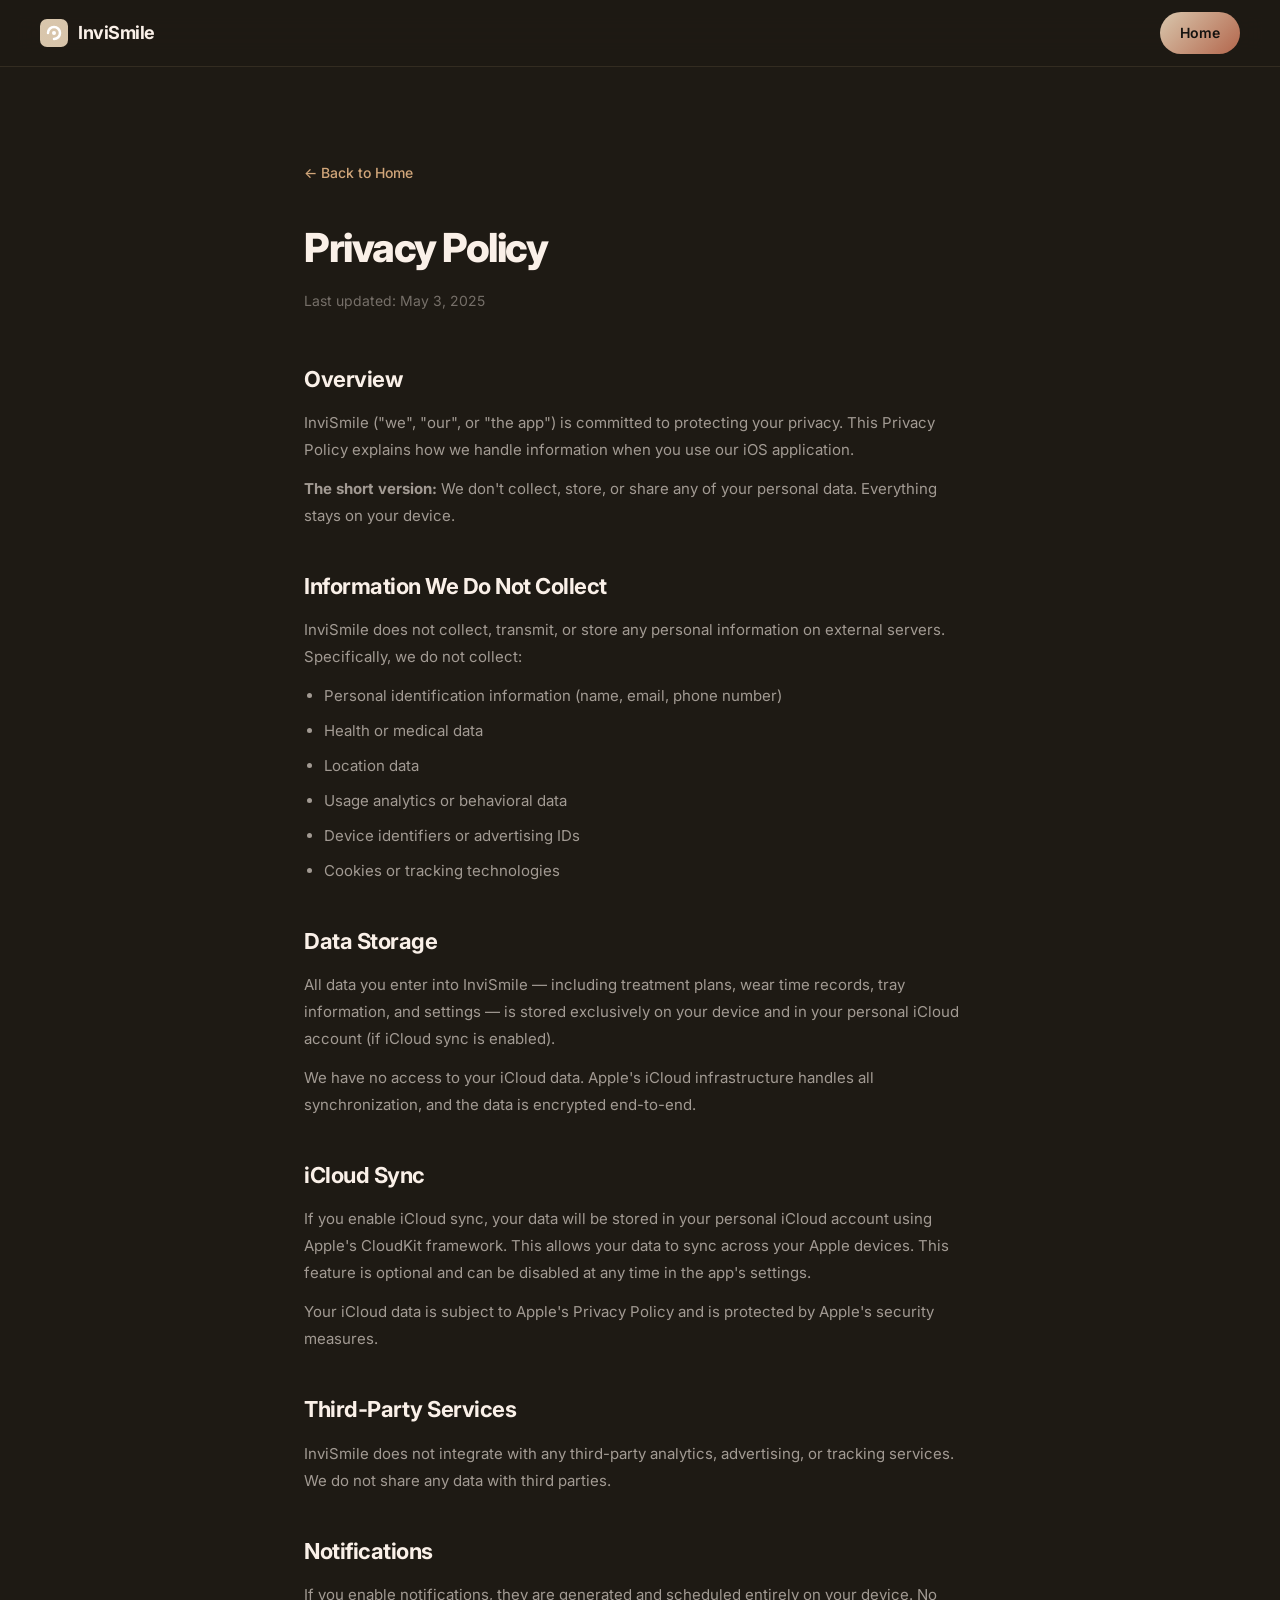
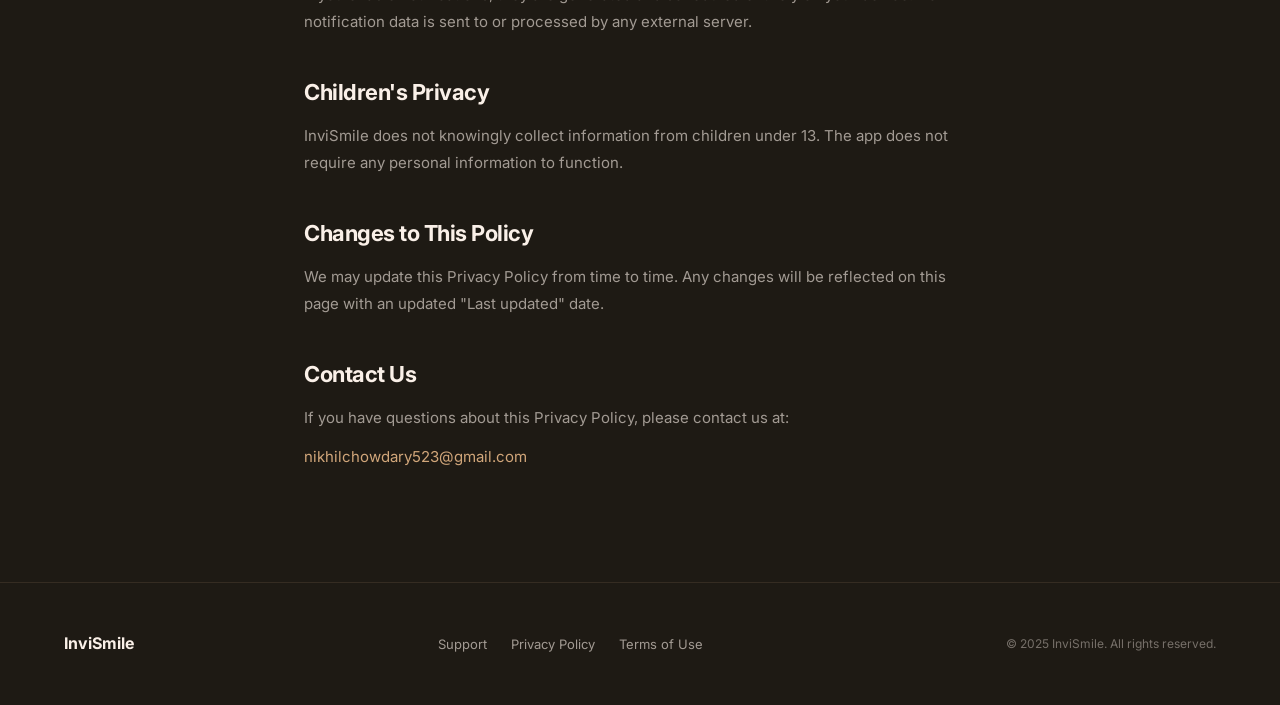
==== privacy.html @ 5ac0819f "Initial InviSmile support website" ====
<!DOCTYPE html>
<html lang="en">
<head>
    <meta charset="UTF-8">
    <meta name="viewport" content="width=device-width, initial-scale=1.0">
    <title>Privacy Policy - InviSmile</title>
    <link rel="preconnect" href="https://fonts.googleapis.com">
    <link rel="preconnect" href="https://fonts.gstatic.com" crossorigin>
    <link href="https://fonts.googleapis.com/css2?family=Inter:wght@300;400;500;600;700;800&display=swap" rel="stylesheet">
    <link rel="stylesheet" href="styles.css">
    <style>
        .legal-content {
            max-width: 720px;
            margin: 0 auto;
            padding: 160px 24px 100px;
        }
        .legal-content h1 {
            font-size: 40px;
            font-weight: 800;
            letter-spacing: -1.5px;
            margin-bottom: 8px;
        }
        .legal-content .last-updated {
            color: var(--text-tertiary);
            font-size: 14px;
            margin-bottom: 48px;
        }
        .legal-content h2 {
            font-size: 22px;
            font-weight: 700;
            margin-top: 40px;
            margin-bottom: 12px;
            letter-spacing: -0.5px;
        }
        .legal-content p, .legal-content li {
            font-size: 15px;
            color: var(--text-secondary);
            line-height: 1.8;
            margin-bottom: 12px;
        }
        .legal-content ul {
            padding-left: 20px;
            list-style: disc;
        }
        .legal-content ul li {
            margin-bottom: 8px;
        }
        .back-link {
            display: inline-flex;
            align-items: center;
            gap: 8px;
            font-size: 14px;
            font-weight: 500;
            color: var(--caramel);
            margin-bottom: 32px;
        }
    </style>
</head>
<body>
    <nav class="nav scrolled" id="nav">
        <div class="nav-inner">
            <a href="index.html" class="nav-logo">
                <svg width="28" height="28" viewBox="0 0 28 28" fill="none">
                    <rect width="28" height="28" rx="7" fill="url(#logoGrad)"/>
                    <path d="M8 14C8 10.686 10.686 8 14 8C17.314 8 20 10.686 20 14C20 17.314 17.314 20 14 20" stroke="white" stroke-width="2.5" stroke-linecap="round"/>
                    <circle cx="14" cy="14" r="2" fill="white"/>
                    <defs>
                        <linearGradient id="logoGrad" x1="0" y1="0" x2="28" y2="28">
                            <stop stop-color="#D9C7AD"/>
                            <stop offset="1" stop-color="#B3664C"/>
                        </linearGradient>
                    </defs>
                </svg>
                <span>InviSmile</span>
            </a>
            <a href="index.html" class="nav-cta">Home</a>
        </div>
    </nav>

    <div class="legal-content">
        <a href="index.html" class="back-link">&larr; Back to Home</a>
        <h1>Privacy Policy</h1>
        <p class="last-updated">Last updated: May 3, 2025</p>

        <h2>Overview</h2>
        <p>InviSmile ("we", "our", or "the app") is committed to protecting your privacy. This Privacy Policy explains how we handle information when you use our iOS application.</p>
        <p><strong>The short version:</strong> We don't collect, store, or share any of your personal data. Everything stays on your device.</p>

        <h2>Information We Do Not Collect</h2>
        <p>InviSmile does not collect, transmit, or store any personal information on external servers. Specifically, we do not collect:</p>
        <ul>
            <li>Personal identification information (name, email, phone number)</li>
            <li>Health or medical data</li>
            <li>Location data</li>
            <li>Usage analytics or behavioral data</li>
            <li>Device identifiers or advertising IDs</li>
            <li>Cookies or tracking technologies</li>
        </ul>

        <h2>Data Storage</h2>
        <p>All data you enter into InviSmile — including treatment plans, wear time records, tray information, and settings — is stored exclusively on your device and in your personal iCloud account (if iCloud sync is enabled).</p>
        <p>We have no access to your iCloud data. Apple's iCloud infrastructure handles all synchronization, and the data is encrypted end-to-end.</p>

        <h2>iCloud Sync</h2>
        <p>If you enable iCloud sync, your data will be stored in your personal iCloud account using Apple's CloudKit framework. This allows your data to sync across your Apple devices. This feature is optional and can be disabled at any time in the app's settings.</p>
        <p>Your iCloud data is subject to Apple's Privacy Policy and is protected by Apple's security measures.</p>

        <h2>Third-Party Services</h2>
        <p>InviSmile does not integrate with any third-party analytics, advertising, or tracking services. We do not share any data with third parties.</p>

        <h2>Notifications</h2>
        <p>If you enable notifications, they are generated and scheduled entirely on your device. No notification data is sent to or processed by any external server.</p>

        <h2>Children's Privacy</h2>
        <p>InviSmile does not knowingly collect information from children under 13. The app does not require any personal information to function.</p>

        <h2>Changes to This Policy</h2>
        <p>We may update this Privacy Policy from time to time. Any changes will be reflected on this page with an updated "Last updated" date.</p>

        <h2>Contact Us</h2>
        <p>If you have questions about this Privacy Policy, please contact us at:</p>
        <p><a href="mailto:nikhilchowdary523@gmail.com" style="color: var(--caramel);">nikhilchowdary523@gmail.com</a></p>
    </div>

    <footer class="footer">
        <div class="container">
            <div class="footer-inner">
                <div class="footer-brand">
                    <span>InviSmile</span>
                </div>
                <div class="footer-links">
                    <a href="index.html#support">Support</a>
                    <a href="privacy.html">Privacy Policy</a>
                    <a href="terms.html">Terms of Use</a>
                </div>
                <p class="footer-copy">&copy; 2025 InviSmile. All rights reserved.</p>
            </div>
        </div>
    </footer>
</body>
</html>
---- styles.css ----
/* ============================================
   InviSmile - Premium Support Website
   Design: Dark mocha, earth tones, glass morphism
   ============================================ */

:root {
    /* Core Palette */
    --bg-primary: #1E1A14;
    --bg-secondary: #14120F;
    --bg-card: #29241F;
    --bg-card-hover: #342E28;

    /* Text */
    --text-primary: #FAF0E8;
    --text-secondary: rgba(250, 240, 232, 0.6);
    --text-tertiary: rgba(250, 240, 232, 0.4);

    /* Accents */
    --oatmeal: #E3D9C6;
    --caramel: #D1A67A;
    --terracotta: #B3664C;
    --success: #1FD173;
    --warning: #F28F21;

    /* Gradients */
    --gradient-warm: linear-gradient(135deg, #D9C7AD, #B3664C);
    --gradient-dark: linear-gradient(180deg, #1E1A14, #14120F);
    --gradient-card: linear-gradient(145deg, rgba(41, 36, 31, 0.8), rgba(30, 26, 20, 0.6));

    /* Glass */
    --glass-bg: rgba(41, 36, 31, 0.5);
    --glass-border: rgba(180, 148, 118, 0.15);
    --glass-border-hover: rgba(180, 148, 118, 0.3);

    /* Spacing */
    --section-pad: clamp(80px, 12vw, 160px);
    --container-max: 1200px;

    /* Radius */
    --radius-sm: 12px;
    --radius-md: 20px;
    --radius-lg: 28px;
    --radius-xl: 40px;

    /* Transitions */
    --ease-out: cubic-bezier(0.16, 1, 0.3, 1);
    --ease-spring: cubic-bezier(0.34, 1.56, 0.64, 1);
}

/* ============================================
   Reset & Base
   ============================================ */
*, *::before, *::after {
    margin: 0;
    padding: 0;
    box-sizing: border-box;
}

html {
    scroll-behavior: smooth;
    -webkit-font-smoothing: antialiased;
    -moz-osx-font-smoothing: grayscale;
}

body {
    font-family: 'Inter', -apple-system, BlinkMacSystemFont, sans-serif;
    background: var(--bg-primary);
    color: var(--text-primary);
    line-height: 1.6;
    overflow-x: hidden;
}

.container {
    max-width: var(--container-max);
    margin: 0 auto;
    padding: 0 24px;
}

a {
    color: inherit;
    text-decoration: none;
}

ul {
    list-style: none;
}

/* ============================================
   Navigation
   ============================================ */
.nav {
    position: fixed;
    top: 0;
    left: 0;
    right: 0;
    z-index: 1000;
    padding: 16px 24px;
    transition: all 0.4s var(--ease-out);
}

.nav.scrolled {
    background: rgba(30, 26, 20, 0.85);
    backdrop-filter: blur(20px) saturate(180%);
    -webkit-backdrop-filter: blur(20px) saturate(180%);
    border-bottom: 1px solid var(--glass-border);
    padding: 12px 24px;
}

.nav-inner {
    max-width: var(--container-max);
    margin: 0 auto;
    display: flex;
    align-items: center;
    justify-content: space-between;
}

.nav-logo {
    display: flex;
    align-items: center;
    gap: 10px;
    font-weight: 700;
    font-size: 18px;
    letter-spacing: -0.5px;
}

.nav-links {
    display: flex;
    gap: 32px;
}

.nav-links a {
    font-size: 14px;
    font-weight: 500;
    color: var(--text-secondary);
    transition: color 0.3s;
}

.nav-links a:hover {
    color: var(--text-primary);
}

.nav-cta {
    font-size: 14px;
    font-weight: 600;
    padding: 10px 20px;
    border-radius: 100px;
    background: var(--gradient-warm);
    color: var(--bg-secondary);
    transition: transform 0.3s var(--ease-spring), opacity 0.3s;
}

.nav-cta:hover {
    transform: scale(1.05);
    opacity: 0.9;
}

/* ============================================
   Hero
   ============================================ */
.hero {
    position: relative;
    min-height: 100vh;
    display: flex;
    flex-direction: column;
    align-items: center;
    justify-content: center;
    padding: 120px 24px 80px;
    overflow: hidden;
}

.hero-bg {
    position: absolute;
    inset: 0;
    z-index: 0;
}

#particleCanvas {
    position: absolute;
    inset: 0;
    width: 100%;
    height: 100%;
    opacity: 0.4;
}

.hero-gradient {
    position: absolute;
    inset: 0;
    background: radial-gradient(ellipse at 50% 30%, rgba(209, 166, 122, 0.08) 0%, transparent 60%),
                radial-gradient(ellipse at 80% 80%, rgba(179, 102, 76, 0.05) 0%, transparent 40%);
}

.hero-content {
    position: relative;
    z-index: 1;
    text-align: center;
    max-width: 800px;
}

.hero-badge {
    display: inline-flex;
    align-items: center;
    gap: 8px;
    padding: 8px 16px;
    border-radius: 100px;
    background: var(--glass-bg);
    border: 1px solid var(--glass-border);
    font-size: 13px;
    font-weight: 500;
    color: var(--text-secondary);
    margin-bottom: 32px;
}

.badge-dot {
    width: 6px;
    height: 6px;
    border-radius: 50%;
    background: var(--success);
    animation: pulse 2s ease-in-out infinite;
}

@keyframes pulse {
    0%, 100% { opacity: 1; transform: scale(1); }
    50% { opacity: 0.5; transform: scale(0.8); }
}

.hero-title {
    font-size: clamp(48px, 8vw, 80px);
    font-weight: 800;
    line-height: 1.05;
    letter-spacing: -3px;
    margin-bottom: 24px;
}

.gradient-text {
    background: var(--gradient-warm);
    -webkit-background-clip: text;
    -webkit-text-fill-color: transparent;
    background-clip: text;
}

.hero-subtitle {
    font-size: clamp(16px, 2vw, 20px);
    color: var(--text-secondary);
    max-width: 560px;
    margin: 0 auto 40px;
    line-height: 1.6;
    font-weight: 400;
}

.hero-ctas {
    display: flex;
    gap: 16px;
    justify-content: center;
    flex-wrap: wrap;
}

.btn {
    display: inline-flex;
    align-items: center;
    gap: 10px;
    padding: 16px 28px;
    border-radius: 100px;
    font-size: 15px;
    font-weight: 600;
    transition: all 0.3s var(--ease-spring);
    cursor: pointer;
}

.btn-primary {
    background: var(--gradient-warm);
    color: var(--bg-secondary);
}

.btn-primary:hover {
    transform: translateY(-2px) scale(1.02);
    box-shadow: 0 20px 40px rgba(179, 102, 76, 0.3);
}

.btn-ghost {
    background: var(--glass-bg);
    border: 1px solid var(--glass-border);
    color: var(--text-primary);
}

.btn-ghost:hover {
    border-color: var(--glass-border-hover);
    background: var(--bg-card);
    transform: translateY(-2px);
}

/* Phone Mockup */
.hero-phone {
    position: relative;
    z-index: 1;
    margin-top: 64px;
}

.phone-frame {
    width: 280px;
    height: 560px;
    border-radius: 44px;
    background: #000;
    padding: 12px;
    box-shadow: 0 60px 120px rgba(0, 0, 0, 0.5),
                0 0 0 1px rgba(255, 255, 255, 0.1),
                inset 0 0 0 1px rgba(255, 255, 255, 0.05);
    position: relative;
}

.phone-frame::before {
    content: '';
    position: absolute;
    top: 12px;
    left: 50%;
    transform: translateX(-50%);
    width: 100px;
    height: 28px;
    background: #000;
    border-radius: 0 0 16px 16px;
    z-index: 10;
}

.phone-screen {
    width: 100%;
    height: 100%;
    border-radius: 34px;
    background: var(--bg-primary);
    overflow: hidden;
}

.phone-app {
    padding: 52px 20px 20px;
    display: flex;
    flex-direction: column;
    align-items: center;
    gap: 20px;
}

.mock-status-bar {
    display: flex;
    justify-content: space-between;
    width: 100%;
    font-size: 12px;
    font-weight: 600;
    color: var(--text-primary);
    padding: 0 4px;
}

.mock-greeting {
    font-size: 22px;
    font-weight: 700;
    letter-spacing: -0.5px;
    align-self: flex-start;
}

.mock-rings {
    position: relative;
    width: 160px;
    height: 160px;
    margin: 12px 0;
}

.ring {
    position: absolute;
    border-radius: 50%;
    border: 3px solid var(--bg-card);
}

.ring-outer {
    inset: 0;
    border-color: transparent;
    border-top-color: var(--oatmeal);
    border-right-color: var(--oatmeal);
    border-bottom-color: var(--oatmeal);
    transform: rotate(-30deg);
    animation: spinSlow 8s linear infinite;
}

.ring-mid {
    inset: 18px;
    border-color: transparent;
    border-top-color: var(--caramel);
    border-right-color: var(--caramel);
    transform: rotate(-60deg);
    animation: spinSlow 12s linear infinite reverse;
}

.ring-inner {
    inset: 36px;
    border-color: transparent;
    border-top-color: var(--terracotta);
    transform: rotate(-90deg);
    animation: spinSlow 10s linear infinite;
}

@keyframes spinSlow {
    to { transform: rotate(330deg); }
}

.ring-label {
    position: absolute;
    inset: 0;
    display: flex;
    align-items: center;
    justify-content: center;
    font-size: 28px;
    font-weight: 800;
    letter-spacing: -1px;
}

.mock-status-pill {
    display: flex;
    align-items: center;
    gap: 8px;
    padding: 8px 16px;
    border-radius: 100px;
    background: rgba(31, 209, 115, 0.12);
    font-size: 13px;
    font-weight: 600;
    color: var(--success);
}

.pill-dot {
    width: 8px;
    height: 8px;
    border-radius: 50%;
}

.pill-dot.green {
    background: var(--success);
    box-shadow: 0 0 8px rgba(31, 209, 115, 0.5);
}

.mock-stats {
    display: flex;
    gap: 16px;
    width: 100%;
    margin-top: 8px;
}

.mock-stat {
    flex: 1;
    display: flex;
    flex-direction: column;
    align-items: center;
    gap: 2px;
    padding: 12px 8px;
    border-radius: var(--radius-sm);
    background: var(--glass-bg);
    border: 1px solid var(--glass-border);
}

.stat-value {
    font-size: 15px;
    font-weight: 700;
    color: var(--oatmeal);
}

.stat-label {
    font-size: 10px;
    color: var(--text-tertiary);
    font-weight: 500;
}

/* Scroll Indicator */
.hero-scroll-indicator {
    position: absolute;
    bottom: 32px;
    left: 50%;
    transform: translateX(-50%);
}

.scroll-line {
    width: 1px;
    height: 48px;
    background: linear-gradient(to bottom, var(--caramel), transparent);
    animation: scrollPulse 2s ease-in-out infinite;
}

@keyframes scrollPulse {
    0%, 100% { opacity: 1; transform: scaleY(1); }
    50% { opacity: 0.3; transform: scaleY(0.6); }
}

/* ============================================
   Sections Shared
   ============================================ */
.section-header {
    text-align: center;
    margin-bottom: 64px;
}

.section-tag {
    display: inline-block;
    font-size: 13px;
    font-weight: 600;
    color: var(--caramel);
    text-transform: uppercase;
    letter-spacing: 2px;
    margin-bottom: 16px;
}

.section-title {
    font-size: clamp(36px, 5vw, 56px);
    font-weight: 800;
    letter-spacing: -2px;
    line-height: 1.1;
    margin-bottom: 16px;
}

.section-desc {
    font-size: 18px;
    color: var(--text-secondary);
    max-width: 560px;
    margin: 0 auto;
    line-height: 1.6;
}

/* ============================================
   Features
   ============================================ */
.features {
    padding: var(--section-pad) 0;
    position: relative;
}

.features::before {
    content: '';
    position: absolute;
    top: 0;
    left: 50%;
    transform: translateX(-50%);
    width: 600px;
    height: 600px;
    border-radius: 50%;
    background: radial-gradient(circle, rgba(209, 166, 122, 0.04) 0%, transparent 70%);
    pointer-events: none;
}

.features-grid {
    display: grid;
    grid-template-columns: repeat(3, 1fr);
    gap: 20px;
}

.feature-card {
    padding: 32px;
    border-radius: var(--radius-lg);
    background: var(--gradient-card);
    border: 1px solid var(--glass-border);
    transition: all 0.4s var(--ease-out);
    position: relative;
    overflow: hidden;
}

.feature-card::before {
    content: '';
    position: absolute;
    inset: 0;
    border-radius: inherit;
    background: radial-gradient(circle at 50% 0%, rgba(209, 166, 122, 0.06) 0%, transparent 60%);
    opacity: 0;
    transition: opacity 0.4s;
}

.feature-card:hover {
    border-color: var(--glass-border-hover);
    transform: translateY(-4px);
    box-shadow: 0 20px 60px rgba(0, 0, 0, 0.3);
}

.feature-card:hover::before {
    opacity: 1;
}

.feature-large {
    grid-column: span 3;
    display: grid;
    grid-template-columns: 1fr 1fr;
    gap: 40px;
    align-items: center;
    padding: 48px;
}

.feature-icon {
    width: 56px;
    height: 56px;
    border-radius: 16px;
    background: rgba(209, 166, 122, 0.1);
    display: flex;
    align-items: center;
    justify-content: center;
    color: var(--caramel);
    margin-bottom: 20px;
}

.feature-card h3 {
    font-size: 20px;
    font-weight: 700;
    margin-bottom: 8px;
    letter-spacing: -0.5px;
}

.feature-card p {
    font-size: 15px;
    color: var(--text-secondary);
    line-height: 1.6;
}

/* Rings Demo */
.rings-demo {
    display: flex;
    flex-direction: column;
    align-items: center;
    gap: 16px;
}

.rings-svg {
    width: 200px;
    height: 200px;
}

.ring-track {
    fill: none;
    stroke: rgba(180, 148, 118, 0.1);
    stroke-width: 10;
}

.ring-progress {
    fill: none;
    stroke-width: 10;
    stroke-linecap: round;
    stroke-dasharray: calc(2 * 3.14159 * var(--r, 85));
    stroke-dashoffset: calc(2 * 3.14159 * var(--r, 85) * (1 - var(--progress)));
    transform: rotate(-90deg);
    transform-origin: center;
    transition: stroke-dashoffset 1.5s var(--ease-out);
}

.ring-wear {
    stroke: var(--oatmeal);
    --r: 85;
}

.ring-streak {
    stroke: var(--caramel);
    --r: 68;
}

.ring-life {
    stroke: var(--terracotta);
    --r: 51;
}

.rings-labels {
    display: flex;
    gap: 16px;
}

.ring-label-item {
    font-size: 12px;
    font-weight: 600;
    padding: 4px 12px;
    border-radius: 100px;
}

.ring-label-item.wear {
    background: rgba(227, 217, 198, 0.15);
    color: var(--oatmeal);
}

.ring-label-item.streak {
    background: rgba(209, 166, 122, 0.15);
    color: var(--caramel);
}

.ring-label-item.life {
    background: rgba(179, 102, 76, 0.15);
    color: var(--terracotta);
}

/* ============================================
   Experience
   ============================================ */
.experience {
    padding: var(--section-pad) 0;
}

.experience-showcase {
    display: flex;
    flex-direction: column;
    gap: 100px;
}

.showcase-item {
    display: grid;
    grid-template-columns: 1fr 1fr;
    gap: 60px;
    align-items: center;
}

.showcase-item.reverse {
    direction: rtl;
}

.showcase-item.reverse > * {
    direction: ltr;
}

.glass-card {
    border-radius: var(--radius-lg);
    background: var(--gradient-card);
    border: 1px solid var(--glass-border);
    padding: 3px;
    box-shadow: 0 40px 80px rgba(0, 0, 0, 0.3);
}

.glass-inner {
    border-radius: calc(var(--radius-lg) - 3px);
    background: var(--bg-card);
    padding: 40px;
    display: flex;
    justify-content: center;
}

/* Timer Demo */
.timer-demo {
    display: flex;
    flex-direction: column;
    align-items: center;
    gap: 16px;
}

.timer-ring-outer {
    position: relative;
    width: 120px;
    height: 120px;
}

.timer-ring-outer svg {
    width: 100%;
    height: 100%;
}

.timer-track {
    fill: none;
    stroke: rgba(242, 143, 33, 0.15);
    stroke-width: 6;
}

.timer-progress {
    fill: none;
    stroke: var(--warning);
    stroke-width: 6;
    stroke-linecap: round;
    stroke-dasharray: 327;
    stroke-dashoffset: 245;
    transform: rotate(-90deg);
    transform-origin: center;
    animation: timerSpin 10s linear infinite;
}

@keyframes timerSpin {
    to { stroke-dashoffset: 0; }
}

.timer-time {
    position: absolute;
    inset: 0;
    display: flex;
    align-items: center;
    justify-content: center;
    font-size: 24px;
    font-weight: 800;
    font-variant-numeric: tabular-nums;
    letter-spacing: -1px;
}

.timer-label {
    font-size: 13px;
    color: var(--text-secondary);
    font-weight: 500;
}

.timer-pills {
    display: flex;
    gap: 8px;
}

.timer-pill {
    padding: 6px 12px;
    border-radius: 100px;
    font-size: 12px;
    font-weight: 600;
    background: var(--glass-bg);
    border: 1px solid var(--glass-border);
    color: var(--text-secondary);
}

.timer-pill.active {
    background: rgba(242, 143, 33, 0.15);
    border-color: rgba(242, 143, 33, 0.3);
    color: var(--warning);
}

/* Streak Demo */
.streak-demo {
    display: flex;
    flex-direction: column;
    align-items: center;
    gap: 12px;
}

.streak-number {
    font-size: 64px;
    font-weight: 900;
    letter-spacing: -3px;
    background: var(--gradient-warm);
    -webkit-background-clip: text;
    -webkit-text-fill-color: transparent;
    background-clip: text;
}

.streak-label {
    font-size: 16px;
    color: var(--text-secondary);
    font-weight: 500;
}

.streak-dots {
    display: flex;
    gap: 8px;
    margin-top: 8px;
}

.dot {
    width: 10px;
    height: 10px;
    border-radius: 50%;
    background: var(--bg-primary);
    border: 2px solid var(--glass-border);
}

.dot.filled {
    background: var(--caramel);
    border-color: var(--caramel);
}

.streak-bar {
    width: 100%;
    height: 6px;
    border-radius: 3px;
    background: rgba(180, 148, 118, 0.1);
    margin-top: 8px;
    overflow: hidden;
}

.streak-fill {
    height: 100%;
    width: 75%;
    border-radius: 3px;
    background: var(--gradient-warm);
    animation: fillGrow 2s var(--ease-out) infinite alternate;
}

@keyframes fillGrow {
    from { width: 60%; }
    to { width: 80%; }
}

.showcase-text h3 {
    font-size: 28px;
    font-weight: 800;
    letter-spacing: -1px;
    margin-bottom: 12px;
}

.showcase-text p {
    font-size: 16px;
    color: var(--text-secondary);
    line-height: 1.7;
}

/* ============================================
   Ecosystem
   ============================================ */
.ecosystem {
    padding: var(--section-pad) 0;
}

.ecosystem-grid {
    display: grid;
    grid-template-columns: repeat(3, 1fr);
    gap: 20px;
}

.eco-card {
    padding: 32px;
    border-radius: var(--radius-lg);
    background: var(--gradient-card);
    border: 1px solid var(--glass-border);
    text-align: center;
    transition: all 0.4s var(--ease-out);
}

.eco-card:hover {
    transform: translateY(-4px);
    border-color: var(--glass-border-hover);
    box-shadow: 0 20px 60px rgba(0, 0, 0, 0.3);
}

.eco-visual {
    margin-bottom: 24px;
    display: flex;
    justify-content: center;
}

.eco-card h3 {
    font-size: 18px;
    font-weight: 700;
    margin-bottom: 8px;
}

.eco-card p {
    font-size: 14px;
    color: var(--text-secondary);
    line-height: 1.6;
}

/* Watch Mock */
.watch-frame {
    width: 120px;
    height: 140px;
    border-radius: 32px;
    background: #000;
    padding: 8px;
    box-shadow: 0 20px 40px rgba(0, 0, 0, 0.4), inset 0 0 0 1px rgba(255, 255, 255, 0.1);
}

.watch-screen {
    width: 100%;
    height: 100%;
    border-radius: 26px;
    background: var(--bg-primary);
    display: flex;
    flex-direction: column;
    align-items: center;
    justify-content: center;
    gap: 8px;
    padding: 12px;
}

.watch-time {
    font-size: 18px;
    font-weight: 800;
    letter-spacing: -0.5px;
}

.watch-rings-mini {
    position: relative;
    width: 48px;
    height: 48px;
}

.wr {
    position: absolute;
    border-radius: 50%;
    border: 3px solid transparent;
}

.wr-outer {
    inset: 0;
    border-top-color: var(--oatmeal);
    border-right-color: var(--oatmeal);
    border-bottom-color: var(--oatmeal);
    animation: spinSlow 6s linear infinite;
}

.wr-mid {
    inset: 8px;
    border-top-color: var(--caramel);
    border-right-color: var(--caramel);
    animation: spinSlow 8s linear infinite reverse;
}

.wr-inner {
    inset: 16px;
    border-top-color: var(--terracotta);
    animation: spinSlow 10s linear infinite;
}

.watch-status {
    font-size: 9px;
    color: var(--text-secondary);
    font-weight: 500;
}

/* Widget Mock */
.widget-stack {
    display: flex;
    flex-direction: column;
    gap: 12px;
    align-items: center;
}

.widget {
    border-radius: var(--radius-md);
    background: var(--bg-card);
    border: 1px solid var(--glass-border);
}

.widget-sm {
    width: 64px;
    height: 64px;
    display: flex;
    flex-direction: column;
    align-items: center;
    justify-content: center;
    gap: 4px;
    font-size: 14px;
    font-weight: 700;
    color: var(--oatmeal);
}

.widget-ring-small {
    width: 28px;
    height: 28px;
    border-radius: 50%;
    border: 3px solid var(--oatmeal);
    border-bottom-color: transparent;
}

.widget-md {
    width: 160px;
    padding: 16px;
}

.widget-content {
    display: flex;
    flex-direction: column;
    gap: 6px;
}

.widget-title {
    font-size: 12px;
    font-weight: 600;
    color: var(--text-primary);
}

.widget-bar {
    height: 4px;
    border-radius: 2px;
    background: rgba(180, 148, 118, 0.15);
    overflow: hidden;
}

.widget-bar-fill {
    height: 100%;
    width: 36%;
    border-radius: 2px;
    background: var(--gradient-warm);
}

.widget-sub {
    font-size: 10px;
    color: var(--text-tertiary);
}

/* Live Activity Mock */
.live-activity {
    width: 260px;
    padding: 12px 16px;
    border-radius: 20px;
    background: rgba(0, 0, 0, 0.8);
    border: 1px solid rgba(255, 255, 255, 0.1);
    display: flex;
    align-items: center;
    justify-content: space-between;
}

.la-left {
    display: flex;
    align-items: center;
    gap: 10px;
}

.la-icon {
    width: 32px;
    height: 32px;
    border-radius: 8px;
    background: rgba(242, 143, 33, 0.2);
    border: 1px solid rgba(242, 143, 33, 0.3);
}

.la-text {
    display: flex;
    flex-direction: column;
}

.la-title {
    font-size: 12px;
    font-weight: 600;
    color: white;
}

.la-sub {
    font-size: 10px;
    color: rgba(255, 255, 255, 0.5);
}

.la-timer {
    font-size: 18px;
    font-weight: 800;
    color: var(--warning);
    font-variant-numeric: tabular-nums;
}

/* ============================================
   Privacy
   ============================================ */
.privacy {
    padding: var(--section-pad) 0;
}

.privacy-card {
    text-align: center;
    padding: 64px 48px;
    border-radius: var(--radius-xl);
    background: var(--gradient-card);
    border: 1px solid var(--glass-border);
    max-width: 700px;
    margin: 0 auto;
}

.privacy-icon {
    color: var(--success);
    margin-bottom: 24px;
}

.privacy-card h2 {
    font-size: 32px;
    font-weight: 800;
    letter-spacing: -1px;
    margin-bottom: 16px;
}

.privacy-card p {
    font-size: 16px;
    color: var(--text-secondary);
    line-height: 1.7;
}

/* ============================================
   Download
   ============================================ */
.download {
    padding: var(--section-pad) 0;
    text-align: center;
}

.download-title {
    font-size: clamp(40px, 6vw, 64px);
    font-weight: 800;
    letter-spacing: -2px;
    line-height: 1.1;
    margin-bottom: 16px;
}

.download-desc {
    font-size: 18px;
    color: var(--text-secondary);
    margin-bottom: 40px;
}

.app-store-badge {
    display: inline-flex;
    align-items: center;
    gap: 12px;
    padding: 14px 28px;
    border-radius: 14px;
    background: white;
    color: black;
    font-weight: 600;
    transition: all 0.3s var(--ease-spring);
}

.app-store-badge:hover {
    transform: scale(1.05);
    box-shadow: 0 20px 40px rgba(255, 255, 255, 0.1);
}

.app-store-badge div {
    display: flex;
    flex-direction: column;
    align-items: flex-start;
}

.badge-small {
    font-size: 10px;
    font-weight: 400;
    line-height: 1;
}

.badge-large {
    font-size: 18px;
    font-weight: 600;
    line-height: 1.2;
}

/* ============================================
   Support
   ============================================ */
.support {
    padding: var(--section-pad) 0;
}

.support-grid {
    display: grid;
    grid-template-columns: 1fr 1.5fr 1fr;
    gap: 20px;
}

.support-card {
    padding: 32px;
    border-radius: var(--radius-lg);
    background: var(--gradient-card);
    border: 1px solid var(--glass-border);
}

.support-card h3 {
    font-size: 18px;
    font-weight: 700;
    margin-bottom: 16px;
    letter-spacing: -0.3px;
}

.support-card ul li {
    font-size: 14px;
    color: var(--text-secondary);
    padding: 8px 0;
    border-bottom: 1px solid var(--glass-border);
    padding-left: 16px;
    position: relative;
}

.support-card ul li::before {
    content: '';
    position: absolute;
    left: 0;
    top: 50%;
    transform: translateY(-50%);
    width: 6px;
    height: 6px;
    border-radius: 50%;
    background: var(--caramel);
}

.support-card ul li:last-child {
    border-bottom: none;
}

.support-card details {
    border-bottom: 1px solid var(--glass-border);
    padding: 12px 0;
}

.support-card details:last-of-type {
    border-bottom: none;
}

.support-card details summary {
    font-size: 14px;
    font-weight: 600;
    cursor: pointer;
    color: var(--text-primary);
    transition: color 0.3s;
    list-style: none;
    display: flex;
    align-items: center;
    justify-content: space-between;
}

.support-card details summary::-webkit-details-marker {
    display: none;
}

.support-card details summary::after {
    content: '+';
    font-size: 18px;
    color: var(--caramel);
    transition: transform 0.3s;
}

.support-card details[open] summary::after {
    transform: rotate(45deg);
}

.support-card details p {
    font-size: 14px;
    color: var(--text-secondary);
    line-height: 1.6;
    margin-top: 8px;
    padding-right: 24px;
}

.support-email {
    display: inline-flex;
    align-items: center;
    gap: 10px;
    margin-top: 12px;
    padding: 12px 20px;
    border-radius: 12px;
    background: rgba(209, 166, 122, 0.1);
    border: 1px solid rgba(209, 166, 122, 0.2);
    font-size: 14px;
    font-weight: 500;
    color: var(--caramel);
    transition: all 0.3s;
}

.support-email:hover {
    background: rgba(209, 166, 122, 0.15);
    border-color: rgba(209, 166, 122, 0.3);
}

.support-note {
    font-size: 12px;
    color: var(--text-tertiary);
    margin-top: 12px;
}

/* ============================================
   Footer
   ============================================ */
.footer {
    padding: 48px 0;
    border-top: 1px solid var(--glass-border);
}

.footer-inner {
    display: flex;
    align-items: center;
    justify-content: space-between;
    flex-wrap: wrap;
    gap: 16px;
}

.footer-brand {
    display: flex;
    align-items: center;
    gap: 8px;
    font-weight: 700;
    font-size: 16px;
}

.footer-links {
    display: flex;
    gap: 24px;
}

.footer-links a {
    font-size: 13px;
    color: var(--text-secondary);
    transition: color 0.3s;
}

.footer-links a:hover {
    color: var(--text-primary);
}

.footer-copy {
    font-size: 12px;
    color: var(--text-tertiary);
}

/* ============================================
   Animations
   ============================================ */
[data-animate] {
    opacity: 0;
    transform: translateY(30px);
    transition: opacity 0.8s var(--ease-out), transform 0.8s var(--ease-out);
}

[data-animate].visible {
    opacity: 1;
    transform: translateY(0);
}

/* ============================================
   Responsive
   ============================================ */
@media (max-width: 1024px) {
    .features-grid {
        grid-template-columns: repeat(2, 1fr);
    }

    .feature-large {
        grid-column: span 2;
    }

    .ecosystem-grid {
        grid-template-columns: 1fr;
        max-width: 400px;
        margin: 0 auto;
    }

    .support-grid {
        grid-template-columns: 1fr;
    }
}

@media (max-width: 768px) {
    .nav-links {
        display: none;
    }

    .hero-title {
        letter-spacing: -2px;
    }

    .features-grid {
        grid-template-columns: 1fr;
    }

    .feature-large {
        grid-column: span 1;
        grid-template-columns: 1fr;
        padding: 32px;
    }

    .showcase-item,
    .showcase-item.reverse {
        grid-template-columns: 1fr;
        direction: ltr;
    }

    .phone-frame {
        width: 240px;
        height: 480px;
    }
}

@media (max-width: 480px) {
    .hero-ctas {
        flex-direction: column;
        align-items: center;
    }

    .btn {
        width: 100%;
        justify-content: center;
        max-width: 300px;
    }
}
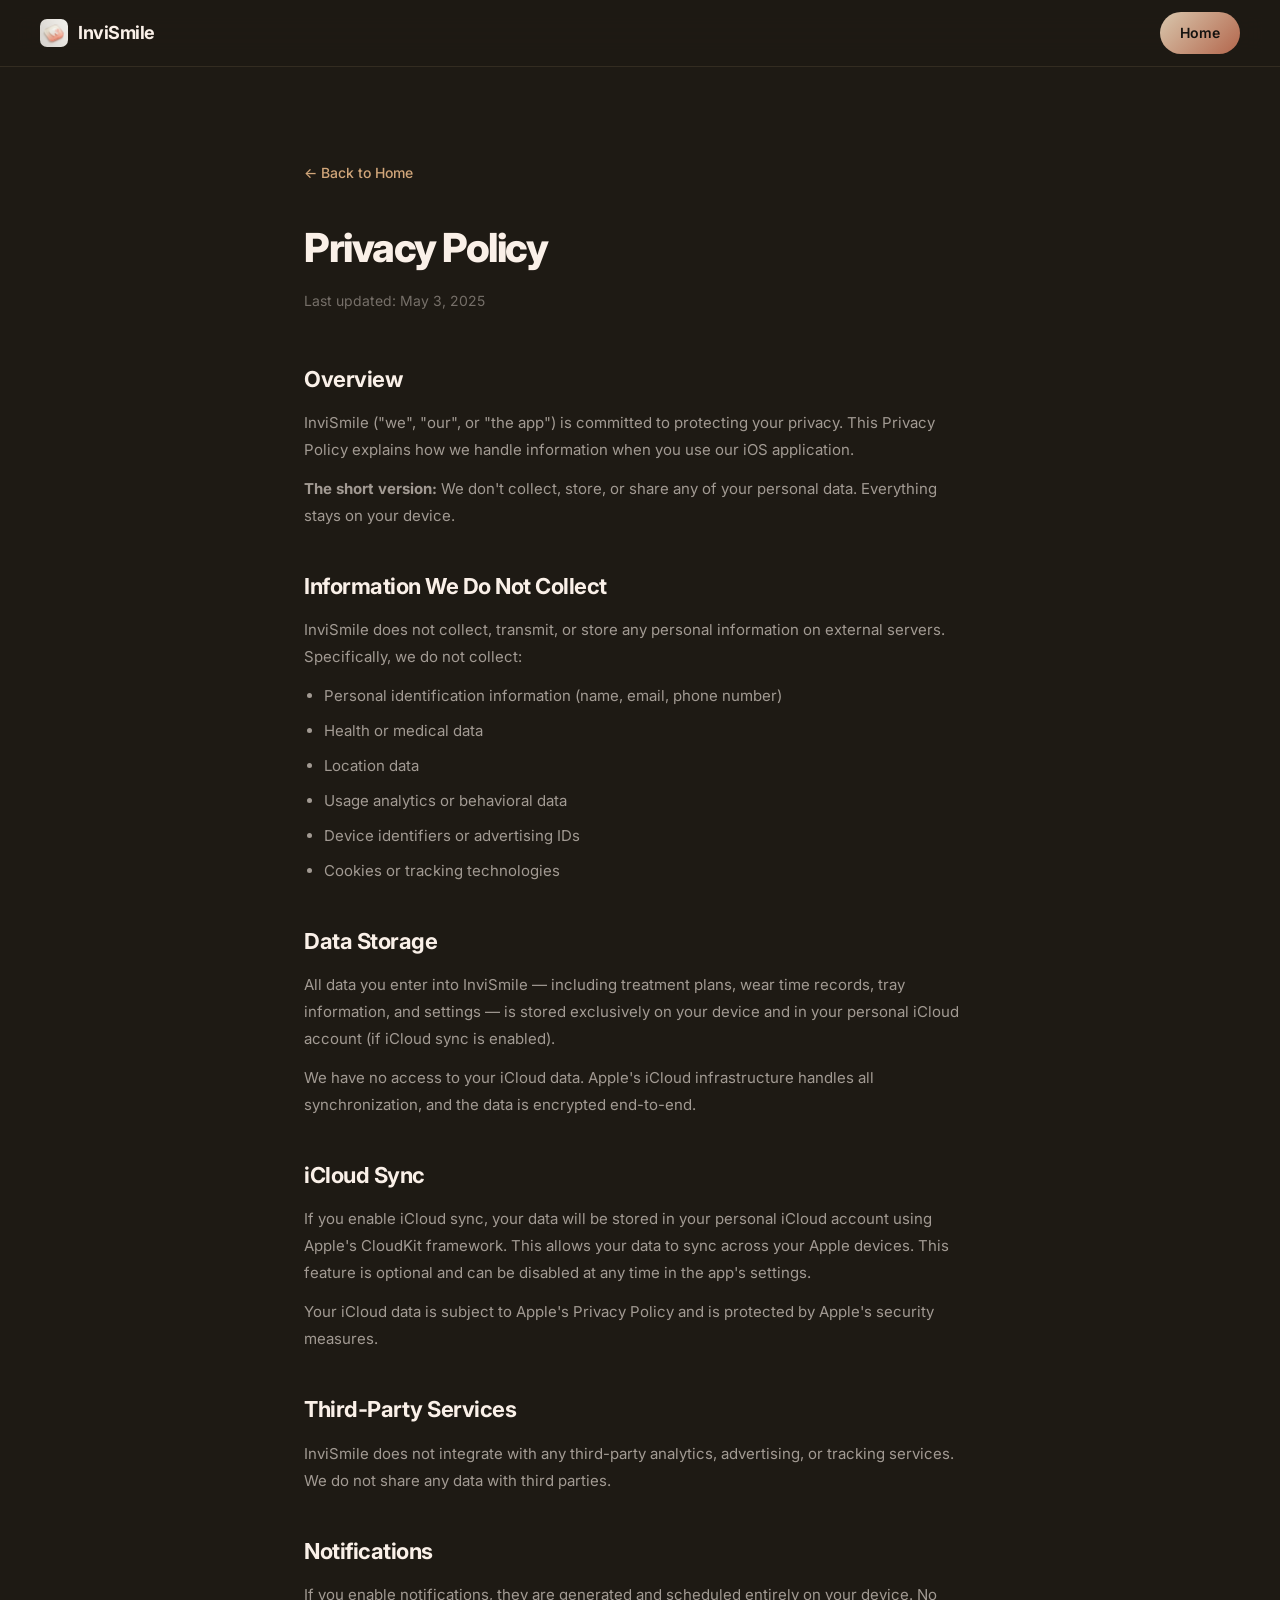
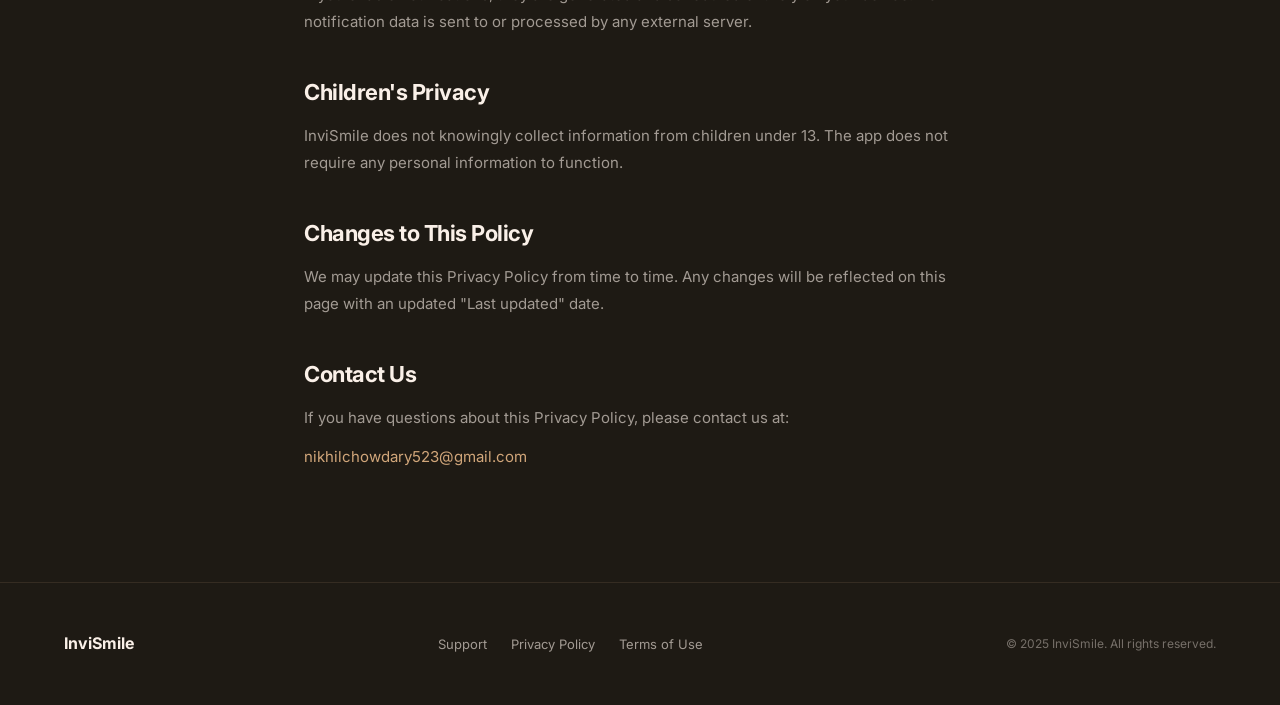
==== commit 08b62953: "Use real app icon everywhere instead of SVG placeholder" ====
--- a/privacy.html
+++ b/privacy.html
@@ -60,17 +60,7 @@
     <nav class="nav scrolled" id="nav">
         <div class="nav-inner">
             <a href="index.html" class="nav-logo">
-                <svg width="28" height="28" viewBox="0 0 28 28" fill="none">
-                    <rect width="28" height="28" rx="7" fill="url(#logoGrad)"/>
-                    <path d="M8 14C8 10.686 10.686 8 14 8C17.314 8 20 10.686 20 14C20 17.314 17.314 20 14 20" stroke="white" stroke-width="2.5" stroke-linecap="round"/>
-                    <circle cx="14" cy="14" r="2" fill="white"/>
-                    <defs>
-                        <linearGradient id="logoGrad" x1="0" y1="0" x2="28" y2="28">
-                            <stop stop-color="#D9C7AD"/>
-                            <stop offset="1" stop-color="#B3664C"/>
-                        </linearGradient>
-                    </defs>
-                </svg>
+                <img src="app-icon.png" alt="InviSmile" width="28" height="28" style="border-radius:7px;">
                 <span>InviSmile</span>
             </a>
             <a href="index.html" class="nav-cta">Home</a>
--- a/styles.css
+++ b/styles.css
@@ -884,235 +884,171 @@
 /* ============================================
    Ecosystem
    ============================================ */
-.ecosystem {
-    padding: var(--section-pad) 0;
-}
-
-.ecosystem-grid {
-    display: grid;
-    grid-template-columns: repeat(3, 1fr);
-    gap: 20px;
-}
-
-.eco-card {
-    padding: 32px;
-    border-radius: var(--radius-lg);
-    background: var(--gradient-card);
-    border: 1px solid var(--glass-border);
-    text-align: center;
-    transition: all 0.4s var(--ease-out);
-}
-
-.eco-card:hover {
-    transform: translateY(-4px);
-    border-color: var(--glass-border-hover);
-    box-shadow: 0 20px 60px rgba(0, 0, 0, 0.3);
-}
-
-.eco-visual {
-    margin-bottom: 24px;
-    display: flex;
-    justify-content: center;
-}
-
-.eco-card h3 {
-    font-size: 18px;
-    font-weight: 700;
-    margin-bottom: 8px;
-}
-
-.eco-card p {
-    font-size: 14px;
-    color: var(--text-secondary);
-    line-height: 1.6;
-}
-
-/* Watch Mock */
-.watch-frame {
-    width: 120px;
-    height: 140px;
-    border-radius: 32px;
-    background: #000;
-    padding: 8px;
-    box-shadow: 0 20px 40px rgba(0, 0, 0, 0.4), inset 0 0 0 1px rgba(255, 255, 255, 0.1);
-}
-
-.watch-screen {
-    width: 100%;
-    height: 100%;
-    border-radius: 26px;
-    background: var(--bg-primary);
-    display: flex;
-    flex-direction: column;
-    align-items: center;
-    justify-content: center;
-    gap: 8px;
-    padding: 12px;
-}
-
-.watch-time {
-    font-size: 18px;
-    font-weight: 800;
-    letter-spacing: -0.5px;
-}
-
-.watch-rings-mini {
-    position: relative;
-    width: 48px;
-    height: 48px;
-}
-
-.wr {
-    position: absolute;
-    border-radius: 50%;
-    border: 3px solid transparent;
-}
-
-.wr-outer {
-    inset: 0;
-    border-top-color: var(--oatmeal);
-    border-right-color: var(--oatmeal);
-    border-bottom-color: var(--oatmeal);
-    animation: spinSlow 6s linear infinite;
-}
-
-.wr-mid {
-    inset: 8px;
-    border-top-color: var(--caramel);
-    border-right-color: var(--caramel);
-    animation: spinSlow 8s linear infinite reverse;
-}
-
-.wr-inner {
-    inset: 16px;
-    border-top-color: var(--terracotta);
-    animation: spinSlow 10s linear infinite;
-}
-
-.watch-status {
-    font-size: 9px;
-    color: var(--text-secondary);
-    font-weight: 500;
-}
-
-/* Widget Mock */
-.widget-stack {
-    display: flex;
-    flex-direction: column;
-    gap: 12px;
-    align-items: center;
-}
-
-.widget {
-    border-radius: var(--radius-md);
+.ecosystem { padding: var(--section-pad) 0; }
+
+.eco-section {
+    display: grid; grid-template-columns: 1fr 1fr; gap: 64px; align-items: center;
+    margin-bottom: 100px;
+}
+.eco-section:last-child { margin-bottom: 0; }
+.eco-section.reverse { direction: rtl; }
+.eco-section.reverse > * { direction: ltr; }
+
+.eco-text h3 { font-size: 28px; font-weight: 800; letter-spacing: -1px; margin-bottom: 12px; }
+.eco-text p { font-size: 16px; color: var(--text-secondary); line-height: 1.7; }
+.eco-devices { display: flex; justify-content: center; gap: 28px; flex-wrap: wrap; align-items: center; }
+
+/* ---- Watch Device ---- */
+.watch-device { position: relative; display: flex; flex-direction: column; align-items: center; }
+.watch-band-top, .watch-band-bottom {
+    width: 68px; height: 36px;
+    background: linear-gradient(180deg, #2A2520, #332D27);
+    border-left: 1px solid rgba(255,255,255,0.04);
+    border-right: 1px solid rgba(255,255,255,0.04);
+}
+.watch-band-top { border-radius: 4px 4px 0 0; }
+.watch-band-bottom { border-radius: 0 0 4px 4px; }
+.watch-body {
+    width: 170px; height: 206px; border-radius: 42px;
     background: var(--bg-card);
     border: 1px solid var(--glass-border);
-}
-
-.widget-sm {
-    width: 64px;
-    height: 64px;
-    display: flex;
-    flex-direction: column;
-    align-items: center;
-    justify-content: center;
-    gap: 4px;
-    font-size: 14px;
-    font-weight: 700;
-    color: var(--oatmeal);
-}
-
-.widget-ring-small {
-    width: 28px;
-    height: 28px;
-    border-radius: 50%;
-    border: 3px solid var(--oatmeal);
-    border-bottom-color: transparent;
-}
-
-.widget-md {
-    width: 160px;
-    padding: 16px;
-}
-
-.widget-content {
-    display: flex;
-    flex-direction: column;
-    gap: 6px;
-}
-
-.widget-title {
-    font-size: 12px;
-    font-weight: 600;
-    color: var(--text-primary);
-}
-
-.widget-bar {
-    height: 4px;
-    border-radius: 2px;
-    background: rgba(180, 148, 118, 0.15);
-    overflow: hidden;
-}
-
-.widget-bar-fill {
-    height: 100%;
-    width: 36%;
-    border-radius: 2px;
-    background: var(--gradient-warm);
-}
-
-.widget-sub {
-    font-size: 10px;
-    color: var(--text-tertiary);
-}
-
-/* Live Activity Mock */
-.live-activity {
-    width: 260px;
-    padding: 12px 16px;
-    border-radius: 20px;
-    background: rgba(0, 0, 0, 0.8);
-    border: 1px solid rgba(255, 255, 255, 0.1);
-    display: flex;
-    align-items: center;
+    padding: 12px; position: relative;
+    box-shadow: 0 20px 50px rgba(0,0,0,0.4), 0 4px 12px rgba(0,0,0,0.2);
+}
+.watch-body::before {
+    content: ''; position: absolute; top: 30%; right: -5px; width: 5px; height: 28px;
+    background: linear-gradient(180deg, rgba(255,255,255,0.08), rgba(255,255,255,0.03));
+    border-radius: 0 3px 3px 0; border: 1px solid var(--glass-border); border-left: 0;
+}
+.watch-screen-content {
+    width: 100%; height: 100%; border-radius: 32px; overflow: hidden;
+    display: flex; flex-direction: column; align-items: center; justify-content: center;
+}
+.watch-canvas {
+    background: linear-gradient(160deg, rgba(45,38,30,0.95), rgba(30,26,20,0.98));
+    color: var(--text-primary); padding: 14px 12px; gap: 0;
     justify-content: space-between;
 }
 
-.la-left {
-    display: flex;
-    align-items: center;
-    gap: 10px;
-}
-
-.la-icon {
-    width: 32px;
-    height: 32px;
-    border-radius: 8px;
-    background: rgba(242, 143, 33, 0.2);
-    border: 1px solid rgba(242, 143, 33, 0.3);
-}
-
-.la-text {
-    display: flex;
-    flex-direction: column;
-}
-
-.la-title {
-    font-size: 12px;
-    font-weight: 600;
-    color: white;
-}
-
-.la-sub {
-    font-size: 10px;
-    color: rgba(255, 255, 255, 0.5);
-}
-
-.la-timer {
-    font-size: 18px;
-    font-weight: 800;
-    color: var(--warning);
-    font-variant-numeric: tabular-nums;
+/* Watch top row */
+.ws-top-row {
+    display: flex; align-items: center; gap: 6px; width: 100%; margin-bottom: 2px;
+}
+.ws-app-icon {
+    width: 20px; height: 20px; border-radius: 5px; display: flex; align-items: center; justify-content: center;
+    background: linear-gradient(135deg, rgba(240,180,170,0.3), rgba(240,140,130,0.2));
+}
+.ws-app-name { font-size: 9px; font-weight: 700; color: var(--text-tertiary); flex: 1; }
+.ws-badge-in {
+    font-size: 8px; font-weight: 700; padding: 2px 8px;
+    border-radius: 6px; background: rgba(31,209,115,0.12); color: #1FD173;
+}
+
+/* Three concentric rings */
+.ws-rings-concentric { position: relative; width: 100px; height: 100px; margin: 0 auto; }
+.ws-rings-concentric svg { width: 100%; height: 100%; filter: drop-shadow(0 2px 10px rgba(209,166,122,0.15)); }
+.ws-ring-center {
+    position: absolute; inset: 0; display: flex; flex-direction: column;
+    align-items: center; justify-content: center;
+}
+.ws-time { font-size: 12px; font-weight: 800; letter-spacing: -0.5px; color: var(--oatmeal); }
+
+/* Watch bottom row */
+.ws-bottom-row { width: 100%; text-align: center; }
+.ws-tray { font-size: 9px; color: var(--text-tertiary); font-weight: 600; }
+
+/* Watch summary screen (2nd watch) */
+.ws-legend { width: 100%; display: flex; flex-direction: column; gap: 10px; margin: 8px 0; flex: 1; justify-content: center; }
+.ws-legend-row {
+    display: flex; align-items: center; gap: 8px; width: 100%;
+    background: rgba(255,255,255,0.04); border-radius: 10px; padding: 8px 10px;
+}
+.ws-legend-dot { width: 8px; height: 8px; border-radius: 50%; flex-shrink: 0; }
+.ws-legend-label { font-size: 9px; color: var(--text-tertiary); flex: 1; font-weight: 500; }
+.ws-legend-val { font-size: 11px; font-weight: 800; color: var(--oatmeal); }
+.ws-status-pill {
+    font-size: 9px; font-weight: 700; padding: 4px 14px; border-radius: 20px;
+    background: rgba(31,209,115,0.1); color: #1FD173; align-self: center;
+}
+
+/* ---- Home Widgets ---- */
+.widgets-showcase { display: flex; gap: 16px; align-items: flex-end; flex-wrap: wrap; justify-content: center; }
+
+.hw { border-radius: 20px; background: var(--bg-card); border: 1px solid var(--glass-border); overflow: hidden; }
+
+/* Small */
+.hw-small {
+    width: 72px; height: 72px; display: flex; align-items: center; justify-content: center;
+}
+.hw-ring-wrap { position: relative; width: 48px; height: 48px; }
+.hw-ring-wrap svg { width: 100%; height: 100%; }
+.hw-pct { position: absolute; inset: 0; display: flex; align-items: center; justify-content: center; font-size: 11px; font-weight: 800; color: var(--oatmeal); }
+
+/* Medium */
+.hw-medium {
+    width: 160px; height: 72px; display: flex; align-items: center; padding: 10px 12px; gap: 12px;
+}
+.hw-med-ring { width: 44px; height: 44px; }
+.hw-med-right { display: flex; flex-direction: column; gap: 2px; }
+.hw-med-title { font-size: 8px; color: var(--text-tertiary); font-weight: 600; }
+.hw-med-val { font-size: 14px; font-weight: 800; color: var(--text-primary); letter-spacing: -0.5px; }
+.hw-med-sub { font-size: 8px; color: var(--text-tertiary); }
+.hw-med-bar { height: 3px; border-radius: 2px; background: rgba(180,148,118,0.15); width: 60px; overflow: hidden; margin-top: 2px; }
+.hw-med-fill { height: 100%; width: 55%; border-radius: 2px; background: var(--gradient-warm); }
+
+/* Large */
+.hw-large { width: 160px; padding: 14px; }
+.hw-lg-header { display: flex; justify-content: space-between; align-items: center; margin-bottom: 10px; }
+.hw-lg-title { font-size: 10px; font-weight: 700; color: var(--text-primary); }
+.hw-lg-status { font-size: 8px; font-weight: 600; color: #1FD173; padding: 2px 6px; border-radius: 4px; background: rgba(31,209,115,0.1); }
+.hw-lg-body { display: flex; align-items: center; gap: 12px; }
+.hw-lg-ring-wrap { width: 64px; height: 64px; flex-shrink: 0; }
+.hw-lg-ring-wrap svg { width: 100%; height: 100%; }
+.hw-lg-stats { display: flex; flex-direction: column; gap: 6px; }
+.hw-lg-stat { display: flex; flex-direction: column; }
+.hw-lg-sval { font-size: 11px; font-weight: 800; color: var(--text-primary); letter-spacing: -0.3px; }
+.hw-lg-slbl { font-size: 7px; color: var(--text-tertiary); font-weight: 500; }
+
+/* ---- Live Activities ---- */
+.la-showcase { display: flex; flex-direction: column; gap: 20px; align-items: center; }
+
+/* Dynamic Island */
+.di-pill {
+    display: flex; align-items: center; justify-content: space-between;
+    width: 200px; padding: 8px 14px 8px 8px; border-radius: 22px;
+    background: #000; box-shadow: 0 10px 30px rgba(0,0,0,0.4);
+}
+.di-left { display: flex; align-items: center; }
+.di-icon-ring { width: 28px; height: 28px; }
+.di-icon-ring svg { width: 100%; height: 100%; }
+.di-right { }
+.di-timer { font-size: 16px; font-weight: 800; color: var(--caramel); font-variant-numeric: tabular-nums; }
+
+/* Lock Screen Live Activity */
+.la-lockscreen {
+    width: 320px; border-radius: 18px; background: rgba(0,0,0,0.85); padding: 3px;
+    border: 1px solid rgba(255,255,255,0.08);
+    box-shadow: 0 20px 40px rgba(0,0,0,0.3);
+}
+.la-ls-inner {
+    display: flex; align-items: center; justify-content: space-between;
+    padding: 14px 16px; border-radius: 16px;
+}
+.la-ls-left { display: flex; align-items: center; gap: 12px; }
+.la-ls-icon {
+    width: 36px; height: 36px; border-radius: 10px;
+    background: rgba(242,143,33,0.15); border: 1px solid rgba(242,143,33,0.25);
+    display: flex; align-items: center; justify-content: center;
+}
+.la-ls-text { display: flex; flex-direction: column; }
+.la-ls-title { font-size: 13px; font-weight: 600; color: white; }
+.la-ls-sub { font-size: 10px; color: rgba(255,255,255,0.45); }
+.la-ls-right { }
+.la-ls-ring { position: relative; width: 44px; height: 44px; }
+.la-ls-ring svg { width: 100%; height: 100%; }
+.la-ls-timer {
+    position: absolute; inset: 0; display: flex; align-items: center; justify-content: center;
+    font-size: 11px; font-weight: 800; color: var(--warning); font-variant-numeric: tabular-nums;
 }
 
 /* ============================================
@@ -1399,10 +1335,8 @@
         grid-column: span 2;
     }
 
-    .ecosystem-grid {
-        grid-template-columns: 1fr;
-        max-width: 400px;
-        margin: 0 auto;
+    .eco-section, .eco-section.reverse {
+        grid-template-columns: 1fr; direction: ltr; text-align: center; gap: 32px;
     }
 
     .support-grid {
